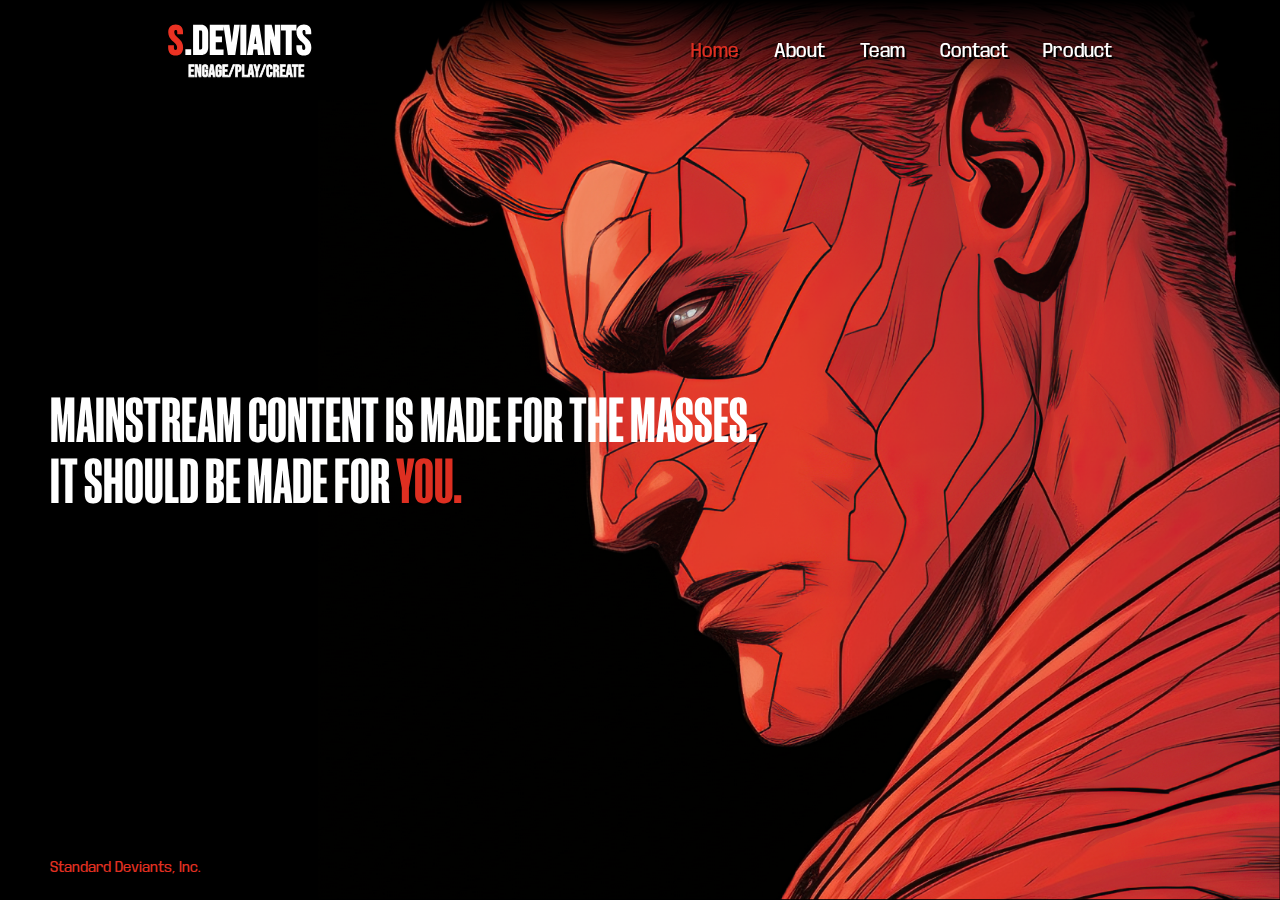
==== index.html @ a0bfe909 "first commit" ====
<!DOCTYPE html>
<html lang="en">
  <head>
    <meta charset="UTF-8" />
    <meta name="viewport" content="width=device-width, initial-scale=1.0" />
    <title>SDEVIANTS | Home</title>
    <link
      rel="stylesheet"
      href="https://fonts.googleapis.com/css2?family=Material+Symbols+Outlined:opsz,wght,FILL,GRAD@20..48,100..700,0..1,-50..200"
    />
    <link rel="stylesheet" href="css/style.css" />
  </head>
  <body>
    <main class="sdeviants">
      <section class="hero-section">
        <header>
          <div class="box">
            <div class="header-content">
              <a href="index.html"
                ><img src="/assets/img/logo-1.svg" alt=""
              /></a>
              <div class="header-right">
                <a href="index.html" class="active-link">Home</a>
                <a href="about.html">About</a>
                <a href="team.html">Team</a>
                <a href="contact.html">Contact</a>
                <a href="product.html">Product</a>
              </div>
              <div class="header-right-mob">
                <div class="open-header">
                  <span class="material-symbols-outlined"> menu </span>
                </div>
              </div>
            </div>
          </div>
        </header>
        <div class="header-mob">
          <div class="box">
            <div class="header-mob-head">
              <a href="index.html"
                ><img src="/assets/img/logo-1.svg" alt=""
              /></a>
              <div class="close-header">
                <span class="material-symbols-outlined"> close </span>
              </div>
            </div>
            <div class="header-mob-body">
              <a href="index.html" class="active-link">Home</a>
              <a href="about.html">About</a>
              <a href="team.html">Team</a>
              <a href="contact.html">Contact</a>
              <a href="product.html">Product</a>
            </div>
          </div>
        </div>
        <img class="hero-img" src="assets/img/hero-img.png" alt="" />
        <div class="box">
          <div class="hero-content">
            <h1 class="manuka">
              MAINSTREAM CONTENT IS MADE FOR THE MASSES.
              <br />
              IT SHOULD BE MADE FOR <span class="manuka">YOU.</span>
            </h1>
            <p class="footer-p">Standard Deviants, Inc.</p>
          </div>
        </div>
      </section>
    </main>
    <script src="https://cdnjs.cloudflare.com/ajax/libs/jquery/3.6.4/jquery.min.js"></script>
    <script>
      $(".open-header").click(() => {
        $(".header-mob").css({
          display: "block",
        });
      });
      $(".close-header").click(() => {
        $(".header-mob").css({
          display: "none",
        });
      });
    </script>
  </body>
</html>
---- css/style.css ----
@font-face {
  font-family: TestManuka;
  src: url(/assets/fonts/TestManuka/TestManuka-Medium.otf) format("opentype");
  font-weight: 600;
  font-display: block;
}
@font-face {
  font-family: TestManuka;
  src: url(/assets/fonts/TestManuka/TestManuka-Bold.otf) format("opentype");
  font-weight: 700;
  font-display: block;
}
@font-face {
  font-family: TestManuka;
  src: url(/assets/fonts/TestManuka/TestManuka-Black.otf) format("opentype");
  font-weight: 800;
  font-display: block;
}
@font-face {
  font-family: BaseNeue;
  src: url(/assets/fonts/BaseNeue/BaseNeueTrial-Medium.otf) format("opentype");
  font-weight: 500;
  font-display: block;
}
@font-face {
  font-family: BaseNeue;
  src: url(/assets/fonts/BaseNeue/BaseNeueTrial-Medium.otf) format("opentype");
  font-weight: 600;
  font-display: block;
}
@font-face {
  font-family: BaseNeue;
  src: url(/assets/fonts/BaseNeue/BaseNeueTrial-Bold.otf) format("opentype");
  font-weight: 700;
  font-display: block;
}
* {
  margin: 0;
  padding: 0;
  box-sizing: border-box;
  font-family: BaseNeue;
}
.manuka {
  font-family: TestManuka;
}
.neue {
  font-family: BaseNeue;
}
:root {
  font-size: 10px;
}

.material-symbols-outlined {
  font-variation-settings: "FILL" 0, "wght" 400, "GRAD" 0, "opsz" 48;
}

html,
body {
  width: 100%;
  max-width: 100%;
}
.deviants-app {
  width: 100%;
}
section {
  position: relative;
  z-index: 10;
}
a {
  text-decoration: none;
}
.box {
  width: 100%;
  max-width: 1500px;
  padding: 0 5rem;
  margin: 0 auto;
}
/* Header */
header {
  width: 100%;
  position: fixed;
  top: 0;
  left: 0;
  z-index: 1000;
  background: linear-gradient(rgba(0, 0, 0, 1), rgba(0, 0, 0, 0));
}
.header-content {
  width: 80%;
  display: flex;
  align-items: center;
  justify-content: space-between;
  height: 10rem;
  margin: 0 auto;
}
.header-content img {
  height: 6.5rem;
}
.header-right {
  width: max-content;
  display: flex;
  align-items: center;
}
.header-right a {
  font-size: 1.75rem;
  color: #fff;
  text-shadow: 2px 2px #000;
  margin: 0 0 0 3.5rem;
}
.header-right a.active-link {
  color: #de2f21;
}
/* Home */
.hero-section {
  width: 100%;
  background-color: #000;
  position: relative;
}
.hero-img {
  width: max-content;
  height: 100vh;
  position: absolute;
  top: 0;
  right: 0;
  object-fit: contain;
  z-index: 2;
}
.hero-section h1 {
  font-size: 6rem;
  color: #fff;
  width: 100%;
}
.hero-section h1 span {
  color: #de2f21;
  text-shadow: 2px 2px #000;
}
.hero-content {
  width: 100%;
  height: 100vh;
  display: flex;
  align-items: center;
  justify-content: flex-start;
  position: relative;
  z-index: 10;
}
.footer-p {
  font-size: 1.35rem;
  color: #de2f21;
  z-index: 10;
  position: absolute;
  bottom: 2.5rem;
  left: 0;
  text-shadow: 1px 1px #000;
}

/* About */
.about-bg,
.product-bg {
  width: 100%;
  height: 100vh;
  object-fit: cover;
  position: absolute;
  top: 0;
  left: 0;
  z-index: 2;
}
.about-content {
  width: 100%;
  height: 100vh;
  display: flex;
  align-items: center;
  position: relative;
  z-index: 10;
}
.about-grid {
  width: 85%;
  display: grid;
  grid-template-columns: 1fr 300px;
  grid-gap: 2.5rem;
}
.about-grid-right {
  width: 100%;
  height: 100%;
  display: flex;
  align-items: center;
  justify-content: center;
}
.about-grid-right img {
  width: 100%;
  object-fit: contain;
}
.about-grid-left {
  width: 100%;
  max-width: 700px;
  background-color: rgba(0, 0, 0, 0.65);
  padding: 5rem;
  height: max-content;
}
.about-grid-left h2 {
  font-size: 6rem;
  color: #fff;
}
.about-grid-left h2 span {
  color: #de2f21;
}
.about-grid-left p {
  font-size: 2rem;
  color: #fff;
  margin: 1.5rem 0 0 0;
}

/* Product */

.product-content {
  width: 100%;
  height: 100vh;
  display: flex;
  align-items: center;
  justify-content: center;
  position: relative;
  z-index: 10;
}
.product-box {
  width: 100%;
  max-width: 1000px;
  background-color: rgba(0, 0, 0, 0.65);
  padding: 5rem;
  display: flex;
  flex-direction: column;
  align-items: flex-start;
  justify-content: flex-start;
}
.product-box h3 {
  font-size: 4rem;
  color: #fff;
}
.product-box input,
.contact-input-box input,
.contact-input-box textarea {
  width: 100%;
  margin: 2.5rem 0;
  padding: 1.5rem;
  font-size: 1.5rem;
  color: #000;
  outline: 0;
  border: 0;
}
.product-box input::placeholder,
.contact-input-box input::placeholder,
.contact-input-box textarea::placeholder {
  color: #000;
  opacity: 0.35;
}
.product-box button,
.contact-input-box button {
  width: 100%;
  padding: 1.5rem;
  background-color: #de2f21;
  outline: 0;
  border: 0;
  color: #fff;
  font-size: 1.5rem;
  font-weight: 500;
  cursor: pointer;
  transition: 0.35s;
}
.product-box button:active,
.contact-input-box button:active {
  transform: scale(0.975);
}

/* Team */

.team-bg {
  width: 100%;
  height: 100vh;
  object-fit: cover;
  position: fixed;
  top: 0;
  left: 0;
  z-index: 2;
}
.team-content {
  width: 100%;
  position: relative;
  z-index: 10;
  padding: 30vh 0 0 0;
  display: flex;
  flex-direction: column;
  align-items: flex-start;
  justify-content: flex-start;
}
.team-content > p {
  font-size: 1.35rem;
  color: #de2f21;
  z-index: 10;
  text-shadow: 1px 1px #000;
  margin: 5rem 0 2.5rem 0;
}
.team-grid {
  width: 100%;
  height: max-content;
  display: grid;
  grid-template-columns: 1fr 1fr 1fr 1fr 1fr 1fr;
  grid-gap: 1.5rem;
}
.team-grid-card {
  width: 100%;
  height: 100%;
  display: flex;
  flex-direction: column;
}
.team-grid-card img {
  width: 100%;
  object-fit: contain;
  margin: 0 0 1.5rem 0;
}
.text-box {
  width: 100%;
  height: 100%;
  padding: 1.5rem;
  background-color: rgba(0, 0, 0, 0.65);
}
.text-box h5 {
  font-size: 3.25rem;
  color: #fff;
  font-weight: 700;
}
.text-box h6 {
  font-size: 1.5rem;
  color: #fff;
  font-weight: 400;
  margin: 0.75rem 0 1.5rem 0;
}
.text-box p {
  font-size: 1.5rem;
  color: #fff;
  font-weight: 400;
  padding: 0 0 0 1rem;
  opacity: 0.75;
}

/* Contact */
.contact-grid {
  width: 100%;
  display: grid;
  grid-template-columns: 1fr 1fr;
}
.contact-grid-left {
  width: 100%;
  background-color: #fff;
  padding: 4rem;
}
.contact-grid-right {
  width: 100%;
  background-color: #000;
  padding: 4rem;
}
.contact-grid-left h3 {
  font-size: 5rem;
  color: #000;
}
.contact-grid-left .red-bar {
  width: 100px;
  height: 5px;
  background-color: #de2f21;
  margin: 0.5rem 0 2.5em 0;
}
.contact-info-box {
  width: 100%;
  display: flex;
  align-items: flex-start;
  justify-content: flex-start;
  margin: 0 0 3.5rem 0;
}
.contact-info-box span {
  font-size: 3rem;
  color: #de2f21;
  margin: 0 1.5rem 0 0;
}
.contact-info-box div h6 {
  font-size: 1.85rem;
  font-weight: 600;
}
.contact-info-box div p {
  font-size: 1.5rem;
  font-weight: 400;
  opacity: 0.65;
}
.contact-map {
  width: 100%;
}
.contact-map iframe {
  width: 100%;
  min-height: 35rem;
}
.contact-grid-right h3 {
  font-size: 5rem;
  color: #fff;
}
.contact-grid-right .red-bar {
  width: 100px;
  height: 5px;
  background-color: #de2f21;
  margin: 0.5rem 0 2.5em 0;
}
.contact-input-box input,
.contact-input-box textarea {
  margin: 0 0 2rem 0 !important;
}
.contact-input-box textarea {
  height: 20rem;
}
.header-right-mob {
  display: none;
}
.header-right-mob span {
  font-size: 3rem;
  color: #de2f21;
}
.header-mob {
  width: 100vw;
  height: 100vh;
  background-color: #000;
  position: fixed;
  top: 0;
  left: 0;
  z-index: 1000;
  display: none;
}
.header-mob-head {
  width: 100%;
  height: 10rem;
  display: flex;
  align-items: center;
  justify-content: space-between;
}
.header-mob-head img {
  height: 6.5rem;
}
.header-mob-head span {
  font-size: 3rem;
  color: #de2f21;
}
.header-mob-body {
  width: 100%;
  display: flex;
  flex-direction: column;
  align-items: flex-start;
  justify-content: flex-start;
  padding: 5rem 0 0 0;
}
.header-mob-body a {
  font-size: 3rem;
  color: #fff;
  margin: 0 0 5rem 0;
  text-align: center;
  width: 100%;
}
.header-mob-body a.active-link {
  color: #de2f21;
}
@media screen and (max-width: 1150px) {
  .about-grid-left {
    padding: 2.5rem;
    height: 100%;
    display: flex;
    flex-direction: column;
    align-items: flex-start;
    justify-content: center;
  }
  .about-grid-left h2 {
    font-size: 4.5rem;
  }
  .about-grid-left p {
    font-size: 1.75rem;
  }
  .about-grid {
    width: 100%;
  }
  .team-grid {
    grid-template-columns: 1fr 1fr 1fr 1fr;
  }
  .team-grid-card img {
    margin: 0 0 1rem 0;
  }
}
@media screen and (max-width: 1000px) {
  .header-content {
    width: 100%;
  }
  .product-box {
    padding: 2.5rem;
  }
}
@media screen and (max-width: 800px) {
  .contact-grid-right,
  .contact-grid-left {
    padding: 2.5rem;
  }
  .box {
    padding: 0 2.5rem;
  }
  .header-right {
    display: none;
  }
  .header-right-mob {
    display: block;
  }
  .hero-img {
    filter: brightness(0.65);
  }
  .footer-p {
    color: #fff;
  }
  .about-content {
    height: max-content;
    padding: 12.5rem 0 0 0;
    flex-direction: column;
    align-items: flex-start;
    justify-content: flex-start;
  }
  .about-grid {
    grid-template-columns: 1fr;
  }
  .about-content .footer-p {
    position: relative;
    margin: 5rem 0 0 0;
  }
  .team-grid {
    grid-template-columns: 1fr;
  }
  .team-content {
    padding: 12.5rem 0 0 0;
  }
  .team-content > p {
    color: #fff;
  }
  .contact-grid {
    grid-template-columns: 1fr;
  }
  .contact-grid-left h3 {
    font-size: 4rem;
  }
  .contact-grid-right h3 {
    font-size: 4rem;
  }
  .text-box h5 {
    font-size: 4rem;
  }
  .text-box h6 {
    font-size: 2rem;
  }
  .text-box p {
    font-size: 2rem;
  }
  .text-box p br:nth-child(even) {
    display: none;
  }
}
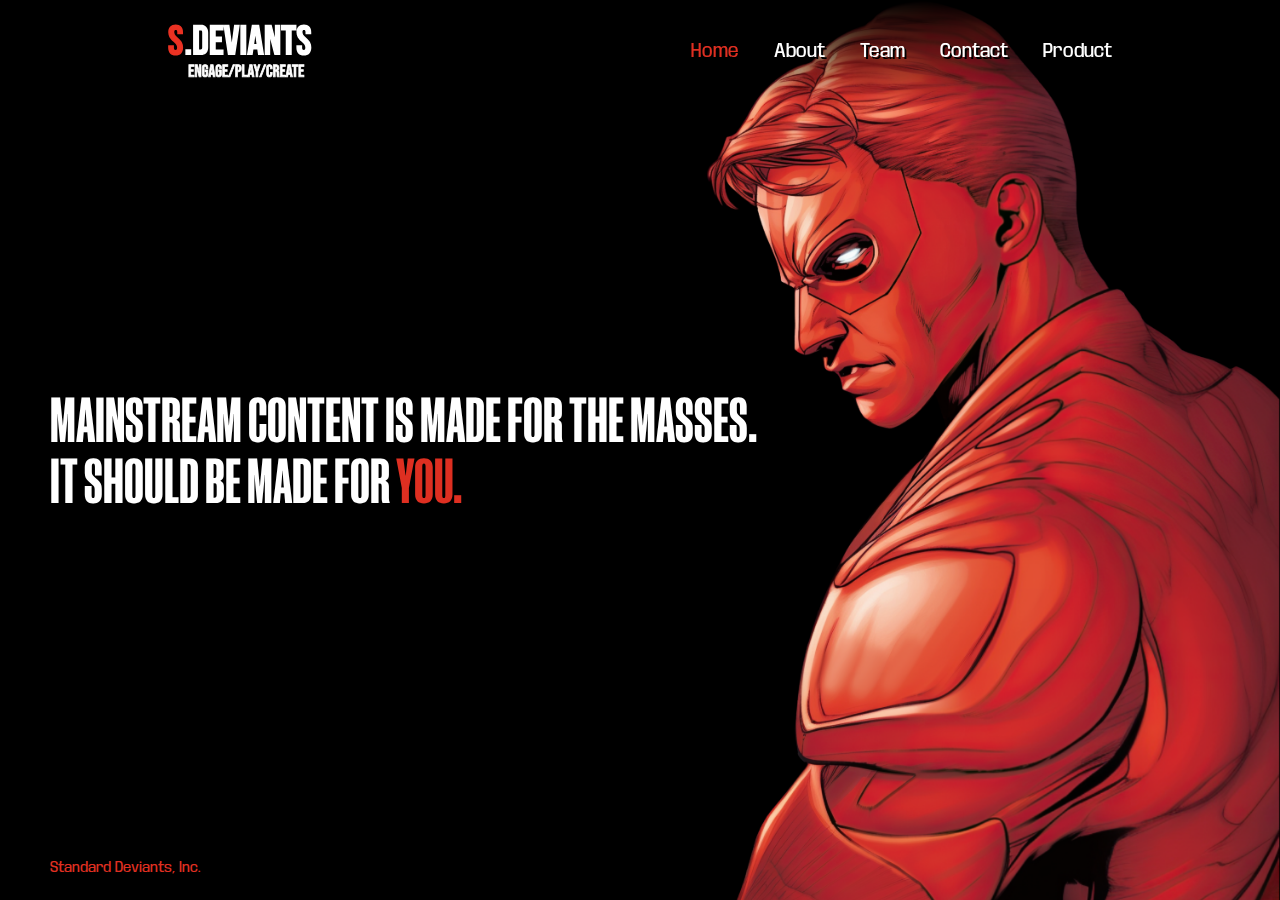
==== commit 54e32aba: "finally done?" ====
--- a/index.html
+++ b/index.html
@@ -3,7 +3,38 @@
   <head>
     <meta charset="UTF-8" />
     <meta name="viewport" content="width=device-width, initial-scale=1.0" />
-    <title>SDEVIANTS | Home</title>
+    <title>Homepage - Personalized films, games, and comics</title>
+    <link
+      rel="icon"
+      href="https://sdeviants.io/wp-content/uploads/2023/05/cropped-logo-192x192.webp"
+      sizes="192x192"
+    />
+    <meta property="og:locale" content="en_US" />
+    <meta property="og:type" content="article" />
+    <meta
+      property="og:title"
+      content="Team - Personalized films, games, and comics"
+    />
+    <meta
+      property="og:description"
+      content="Asa Greenberg CEO $500M+ raised for media/content Film/TV/Digital video Producer incl. BLADE RUNNER 2049 Expertise: Strategy, Corp Dev, Social Media/Video Mike Goslin CPO/CTO Disney Games; ex-Head of Innovation; led social, mobile, RPG hits Authored &gt;100 patents Expertise: Product, Tech, Game Dev, Ops Ian McGloin CCO Produced award-winning films incl. BLADE RUNNER 2049 Deep talent relationships &hellip; Team Read More &raquo;"
+    />
+    <meta property="og:url" content="https://sdeviants.io/team/" />
+    <meta
+      property="og:site_name"
+      content="Personalized films, games, and comics"
+    />
+    <meta
+      property="article:modified_time"
+      content="2023-05-27T12:02:43+00:00"
+    />
+    <meta
+      property="og:image"
+      content="http://sdeviants.io/wp-content/uploads/2023/05/unnamed-3-150x150.webp"
+    />
+    <meta name="twitter:card" content="summary_large_image" />
+    <meta name="twitter:label1" content="Est. reading time" />
+    <meta name="twitter:data1" content="4 minutes" />
     <link
       rel="stylesheet"
       href="https://fonts.googleapis.com/css2?family=Material+Symbols+Outlined:opsz,wght,FILL,GRAD@20..48,100..700,0..1,-50..200"
--- a/css/style.css
+++ b/css/style.css
@@ -58,6 +58,7 @@
 body {
   width: 100%;
   max-width: 100%;
+  overflow-x: hidden;
 }
 .deviants-app {
   width: 100%;
@@ -114,10 +115,12 @@
   width: 100%;
   background-color: #000;
   position: relative;
+  height: 100vh;
+  overflow: hidden;
 }
 .hero-img {
   width: max-content;
-  height: 100vh;
+  height: 115vh;
   position: absolute;
   top: 0;
   right: 0;
@@ -158,7 +161,7 @@
   width: 100%;
   height: 100vh;
   object-fit: cover;
-  position: absolute;
+  position: fixed;
   top: 0;
   left: 0;
   z-index: 2;
@@ -508,6 +511,11 @@
   }
   .hero-img {
     filter: brightness(0.65);
+    left: unset;
+    right: -20%;
+    top: unset;
+    bottom: 0;
+    height: 90vh;
   }
   .footer-p {
     color: #fff;
